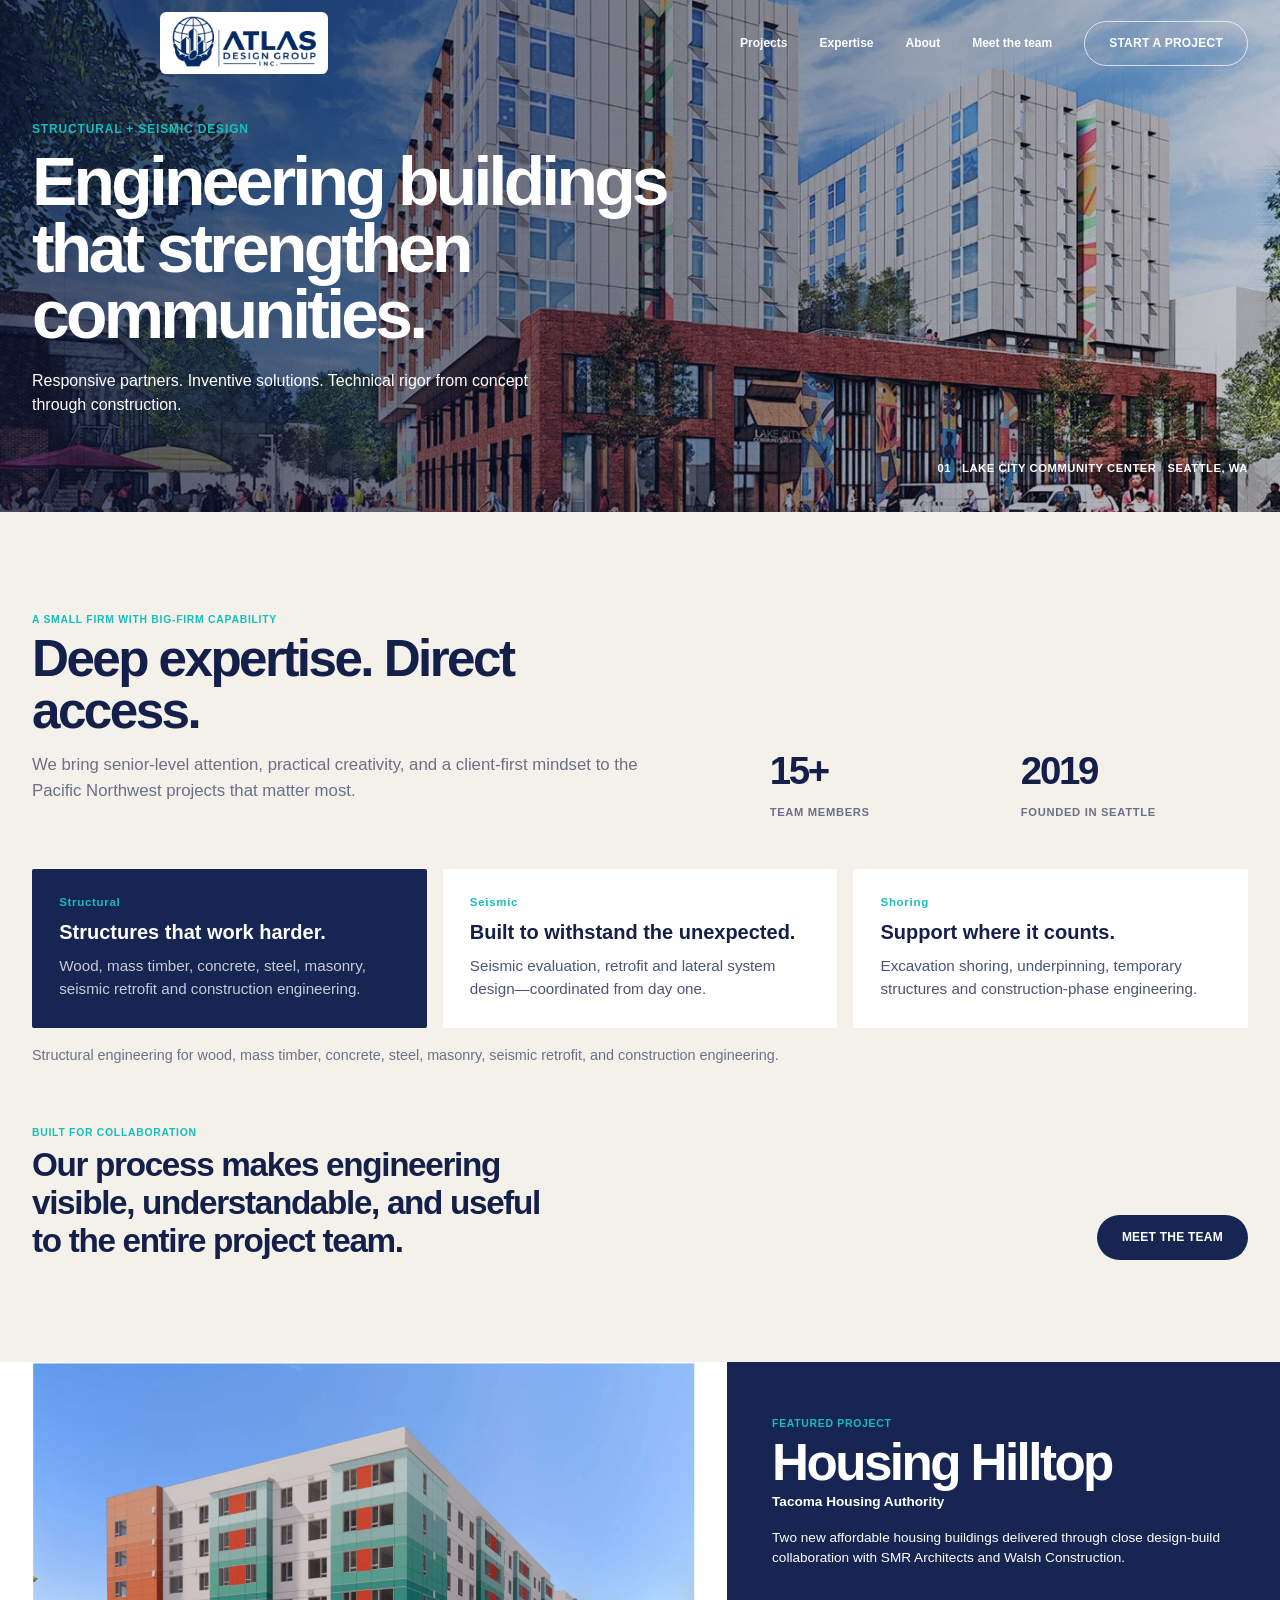
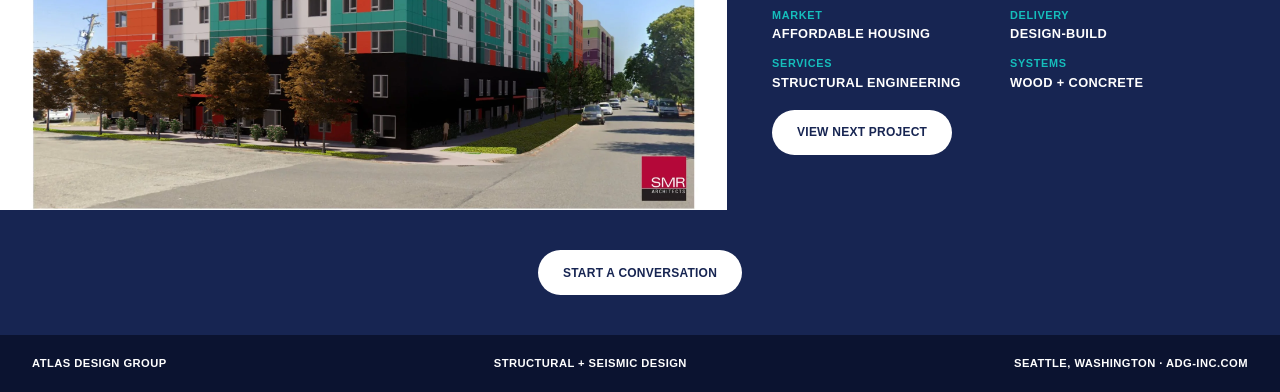
==== index.html @ 3b4095ca "Remove Disciplines stat from home page Co-authored-by: Copilot App <223556219+Copilot@users.noreply." ====
<!doctype html>
<html lang="en">
<head>
  <meta charset="utf-8">
  <meta name="viewport" content="width=device-width, initial-scale=1">
  <meta name="description" content="Atlas Design Group structural engineering and seismic design.">
  <title>Atlas Design Group | Structural + Seismic Design</title>
  <style>
    :root { --navy:#172552; --navy-dark:#0b1330; --cream:#f4f1ea; --teal:#15bebc; --ink:#14204a; --muted:#697088; --white:#fff; --line:#dfe1e7; --max:1380px; }
    * { box-sizing:border-box; }
    html { scroll-behavior:smooth; }
    body { margin:0; color:var(--ink); background:var(--cream); font-family:Arial, Helvetica, sans-serif; font-size:17px; }
    button, input, textarea { font:inherit; }
    a { color:inherit; }
    .skip-link { position:absolute; z-index:20; top:-4rem; left:1rem; padding:.75rem 1rem; color:#fff; background:var(--navy); }
    .skip-link:focus { top:1rem; }
    .site-header { position:absolute; z-index:10; top:0; left:0; width:100%; color:#fff; }
    .nav-shell { display:flex; align-items:center; justify-content:space-between; max-width:none; min-height:5.4rem; margin:0; padding:0 2rem 0 10rem; }
    .logo { display:flex; align-items:center; gap:.65rem; color:inherit; font-size:.8rem; font-weight:700; letter-spacing:.03em; text-decoration:none; text-transform:uppercase; }
    .logo img { display:block; width:10.5rem; height:3.85rem; padding:.2rem .5rem; border-radius:.4rem; background:#fff; object-fit:cover; object-position:50% 47%; }
    .nav-list { display:flex; align-items:center; gap:2rem; margin:0; padding:0; list-style:none; font-size:.75rem; font-weight:700; }
    .nav-list a { color:inherit; text-decoration:none; }
    .nav-list a:hover, .nav-list a:focus-visible { color:var(--teal); }
    .button { display:inline-flex; align-items:center; justify-content:center; min-height:2.8rem; padding:.8rem 1.5rem; border:1px solid transparent; border-radius:99px; color:var(--navy); background:#fff; font-size:.75rem; font-weight:700; letter-spacing:.02em; text-decoration:none; text-transform:uppercase; cursor:pointer; transition:transform .2s, background .2s, color .2s; }
    .button:hover, .button:focus-visible { color:#fff; background:var(--teal); outline:none; transform:translateY(-2px); }
    .button--outline { color:#fff; border-color:rgb(255 255 255 / 70%); background:transparent; }
    .button--dark { color:#fff; background:var(--navy); }
    .menu-toggle { display:none; border:0; color:#fff; background:transparent; font-size:1.5rem; cursor:pointer; }
    .hero { position:relative; display:grid; min-height:32rem; place-items:end start; color:#fff; background:linear-gradient(90deg, rgb(8 17 48 / 72%), rgb(8 17 48 / 23%)), url("adg-website-assets/hero-lake-city.png") center / cover; }
    .hero-inner { width:min(var(--max), 100%); padding:7rem 2rem 3.5rem; margin:auto; }
    .eyebrow { margin:0 0 .8rem; color:var(--teal); font-size:.75rem; font-weight:700; letter-spacing:.07em; text-transform:uppercase; }
    h1, h2, h3, p { margin-top:0; }
    h1 { max-width:43rem; margin-bottom:1.25rem; font-size:clamp(2.8rem, 5.3vw, 5.6rem); line-height:.98; letter-spacing:-.055em; }
    .hero-copy { max-width:34rem; margin-bottom:1.8rem; font-size:1rem; line-height:1.5; }
    .hero-caption { position:absolute; right:2rem; bottom:1.7rem; font-size:.7rem; font-weight:700; letter-spacing:.05em; text-transform:uppercase; }
    .section { padding:clamp(4rem, 8vw, 8rem) 2rem; }
    .section-inner { width:min(var(--max), 100%); margin:auto; }
    .section-label { margin:0 0 .5rem; color:var(--teal); font-size:.65rem; font-weight:700; letter-spacing:.07em; text-transform:uppercase; }
    .section-title { max-width:46rem; margin-bottom:1rem; font-size:clamp(2.1rem, 4vw, 4.25rem); line-height:1; letter-spacing:-.05em; }
    .section-intro { max-width:41rem; color:var(--muted); font-size:1.05rem; line-height:1.55; }
    .capability { display:grid; grid-template-columns:1.1fr .8fr; gap:5rem; align-items:end; }
    .stats { display:grid; grid-template-columns:repeat(2, 1fr); gap:1.5rem; }
    .stat-number { display:block; margin-bottom:.5rem; font-size:2.4rem; font-weight:700; letter-spacing:-.06em; }
    .stat-label { color:var(--muted); font-size:.7rem; font-weight:700; letter-spacing:.06em; text-transform:uppercase; }
    .service-cards { display:grid; grid-template-columns:repeat(3, 1fr); gap:1rem; margin-top:3rem; }
    .service-card { padding:1.7rem; border:0; border-radius:2px; color:var(--ink); background:#fff; text-align:left; cursor:pointer; transition:transform .2s, box-shadow .2s; }
    .service-card:hover, .service-card:focus-visible { box-shadow:0 12px 28px rgb(16 31 74 / 15%); outline:2px solid var(--teal); transform:translateY(-4px); }
    .service-card.is-active { color:#fff; background:var(--navy); }
    .service-card small { display:block; margin-bottom:.8rem; color:var(--teal); font-size:.72rem; font-weight:700; letter-spacing:.06em; }
    .service-card h3 { margin-bottom:.7rem; font-size:1.25rem; }
    .service-card p { margin:0; color:inherit; font-size:.95rem; line-height:1.5; opacity:.76; }
    .service-detail { min-height:1.5rem; margin:1.2rem 0 0; color:var(--muted); font-size:.9rem; }
    .collaboration { display:flex; align-items:end; justify-content:space-between; gap:2rem; padding-top:3.5rem; }
    .collaboration h3 { max-width:32rem; margin:0; font-size:clamp(1.55rem, 2.6vw, 2.5rem); letter-spacing:-.04em; }
    .featured { display:grid; grid-template-columns:1.25fr .95fr; color:#fff; background:var(--navy); }
    .featured-image { min-height:28rem; background:url("adg-website-assets/housing-hilltop.png") center / cover; }
    .featured-copy { display:flex; flex-direction:column; align-items:start; justify-content:center; padding:clamp(2rem, 3.5vw, 3.25rem); }
    .featured-copy .section-title { margin-bottom:.4rem; }
    .featured-client { margin:0 0 1.2rem; font-size:.85rem; font-weight:700; }
    .featured-description { max-width:28rem; margin-bottom:1.5rem; font-size:.85rem; line-height:1.45; }
    .facts { display:grid; width:100%; grid-template-columns:1fr 1fr; gap:1rem .8rem; margin-bottom:1.25rem; }
    .facts dt { margin-bottom:.35rem; color:var(--teal); font-size:.68rem; font-weight:700; letter-spacing:.06em; text-transform:uppercase; }
    .facts dd { margin:0; font-size:.8rem; font-weight:700; letter-spacing:.03em; text-transform:uppercase; }
    .contact { display:flex; justify-content:center; padding:2.5rem 1.5rem; background:var(--navy); }
    footer { display:flex; justify-content:space-between; gap:1rem; padding:1.4rem 2rem; color:#fff; background:var(--navy-dark); font-size:.7rem; font-weight:700; letter-spacing:.04em; text-transform:uppercase; }
    @media (max-width: 850px) {
      .nav-shell { min-height:4.5rem; padding:0 1.2rem; }
      .menu-toggle { display:block; }
      .nav-list { position:absolute; top:4.5rem; right:0; left:0; display:none; align-items:stretch; flex-direction:column; gap:0; padding:1rem 1.2rem 1.3rem; background:var(--navy); }
      .nav-list.is-open { display:flex; }
      .nav-list a { display:block; padding:.8rem 0; }
      .nav-list .button { justify-content:start; width:fit-content; margin-top:.5rem; padding:.7rem 1rem; }
      .hero { min-height:28rem; }
      .capability { grid-template-columns:1fr; gap:2rem; }
      .featured { grid-template-columns:1fr; }
      .featured-image { min-height:20rem; }
    }
    @media (max-width: 620px) {
      .section, .hero-inner { padding-right:1.2rem; padding-left:1.2rem; }
      .stats, .service-cards { grid-template-columns:1fr; }
      .service-cards { margin-top:2rem; }
      .collaboration { align-items:start; flex-direction:column; }
      .facts { grid-template-columns:1fr; }
      footer { align-items:start; flex-direction:column; }
    }
  </style>
</head>
<body>
  <a class="skip-link" href="#main">Skip to content</a>
  <header class="site-header">
    <div class="nav-shell">
      <a class="logo" href="#home" aria-label="Atlas Design Group home"><img src="adg-website-assets/AtlasLogo.png" alt="Atlas Design Group"></a>
      <button class="menu-toggle" type="button" aria-expanded="false" aria-controls="primary-navigation">Menu</button>
      <nav id="primary-navigation" class="nav-list" aria-label="Primary navigation">
        <a href="ADG_Projects.html">Projects</a><a href="ADG_About.html#expertise">Expertise</a><a href="ADG_About.html#about">About</a><a href="ADG_Team.html">Meet the team</a><a class="button button--outline" href="mailto:chris.padin@adg-inc.com">Start a project</a>
      </nav>
    </div>
  </header>

  <main id="main">
    <section id="home" class="hero" aria-labelledby="hero-title">
      <div class="hero-inner">
        <p class="eyebrow">Structural + Seismic Design</p>
        <h1 id="hero-title">Engineering buildings that strengthen communities.</h1>
        <p class="hero-copy">Responsive partners. Inventive solutions. Technical rigor from concept through construction.</p>
      </div>
      <p class="hero-caption">01 &nbsp; Lake City Community Center &nbsp; Seattle, WA</p>
    </section>

    <section class="section" aria-labelledby="capability-title">
      <div class="section-inner">
        <div class="capability">
          <div>
            <p class="section-label">A small firm with big-firm capability</p>
            <h2 id="capability-title" class="section-title">Deep expertise. Direct access.</h2>
            <p class="section-intro">We bring senior-level attention, practical creativity, and a client-first mindset to the Pacific Northwest projects that matter most.</p>
          </div>
          <div class="stats" aria-label="Company statistics">
            <div><strong class="stat-number">15+</strong><span class="stat-label">Team members</span></div>
            <div><strong class="stat-number">2019</strong><span class="stat-label">Founded in Seattle</span></div>
          </div>
        </div>
        <div class="service-cards" role="tablist" aria-label="Engineering disciplines">
          <button class="service-card is-active" type="button" role="tab" aria-selected="true" data-detail="Structural engineering for wood, mass timber, concrete, steel, masonry, seismic retrofit, and construction engineering."><small>Structural</small><h3>Structures that work harder.</h3><p>Wood, mass timber, concrete, steel, masonry, seismic retrofit and construction engineering.</p></button>
          <button class="service-card" type="button" role="tab" aria-selected="false" data-detail="Seismic design brings evaluation, retrofit, and code-compliant lateral systems into the earliest project decisions."><small>Seismic</small><h3>Built to withstand the unexpected.</h3><p>Seismic evaluation, retrofit and lateral system design—coordinated from day one.</p></button>
          <button class="service-card" type="button" role="tab" aria-selected="false" data-detail="Shoring design supports safe excavations and temporary structures, with engineered solutions coordinated with the construction team."><small>Shoring</small><h3>Support where it counts.</h3><p>Excavation shoring, underpinning, temporary structures and construction-phase engineering.</p></button>
        </div>
        <p id="service-detail" class="service-detail" aria-live="polite">Structural engineering for wood, mass timber, concrete, steel, masonry, seismic retrofit, and construction engineering.</p>
        <div class="collaboration"><div><p class="section-label">Built for collaboration</p><h3>Our process makes engineering visible, understandable, and useful to the entire project team.</h3></div><a class="button button--dark" href="ADG_Team.html">Meet the team</a></div>
      </div>
    </section>

    <section id="featured-project" class="featured" aria-labelledby="featured-title">
      <div id="featured-image" class="featured-image" role="img" aria-label="Housing Hilltop exterior"></div>
      <div class="featured-copy">
        <p class="section-label">Featured project</p><h2 id="featured-title" class="section-title">Housing Hilltop</h2><p id="featured-client" class="featured-client">Tacoma Housing Authority</p>
        <p id="featured-description" class="featured-description">Two new affordable housing buildings delivered through close design-build collaboration with SMR Architects and Walsh Construction.</p>
        <dl class="facts"><div><dt>Market</dt><dd id="fact-market">Affordable Housing</dd></div><div><dt>Delivery</dt><dd id="fact-delivery">Design-Build</dd></div><div><dt>Services</dt><dd id="fact-services">Structural Engineering</dd></div><div><dt>Systems</dt><dd id="fact-systems">Wood + Concrete</dd></div></dl>
        <button id="next-project" class="button" type="button">View next project</button>
      </div>
    </section>

    <section id="contact" class="contact" aria-label="Contact us"><a class="button" href="mailto:chris.padin@adg-inc.com">Start a conversation</a></section>
  </main>
  <footer><span>Atlas Design Group</span><span>Structural + Seismic Design</span><span>Seattle, Washington · adg-inc.com</span></footer>
  <script>
    const nav = document.querySelector(".nav-list");
    const menuToggle = document.querySelector(".menu-toggle");
    menuToggle.addEventListener("click", () => { const open = nav.classList.toggle("is-open"); menuToggle.setAttribute("aria-expanded", open); menuToggle.textContent = open ? "Close" : "Menu"; });
    nav.querySelectorAll("a").forEach(link => link.addEventListener("click", () => { nav.classList.remove("is-open"); menuToggle.setAttribute("aria-expanded", "false"); menuToggle.textContent = "Menu"; }));

    const projects = {
      hilltop: { title:"Housing Hilltop", client:"Tacoma Housing Authority", description:"Two new affordable housing buildings delivered through close design-build collaboration with SMR Architects and Walsh Construction.", market:"Affordable Housing", delivery:"Design-Build", services:"Structural Engineering", systems:"Wood + Concrete", image:"housing-hilltop.png", alt:"Housing Hilltop exterior" },
      prisma: { title:"Prisma Apartments", client:"Prisma Properties", description:"A mixed-use residential project designed to support an active neighborhood with efficient, resilient structural systems.", market:"Mixed-Use Housing", delivery:"Design-Bid-Build", services:"Structural + Seismic Design", systems:"Concrete + Steel", image:"prisma-apartments.png", alt:"Prisma Apartments exterior" },
      mercy: { title:"Mercy Aviva Crossing", client:"Mercy Housing Northwest", description:"Affordable housing in Seattle that pairs welcoming community space with durable systems and collaborative delivery.", market:"Affordable Housing", delivery:"Design-Build", services:"Structural Engineering", systems:"Wood + Concrete", image:"mercy-aviva.png", alt:"Mercy Aviva Crossing exterior" }
    };
    const projectOrder = Object.keys(projects); let activeProject = 0;
    document.querySelector("#next-project").addEventListener("click", () => {
      activeProject = (activeProject + 1) % projectOrder.length;
      const project = projects[projectOrder[activeProject]];
      document.querySelector("#featured-title").textContent = project.title;
      document.querySelector("#featured-client").textContent = project.client;
      document.querySelector("#featured-description").textContent = project.description;
      document.querySelector("#fact-market").textContent = project.market;
      document.querySelector("#fact-delivery").textContent = project.delivery;
      document.querySelector("#fact-services").textContent = project.services;
      document.querySelector("#fact-systems").textContent = project.systems;
      const image = document.querySelector("#featured-image");
      image.style.backgroundImage = `url("adg-website-assets/${project.image}")`;
      image.setAttribute("aria-label", project.alt);
    });

    document.querySelectorAll(".service-card").forEach(card => card.addEventListener("click", () => {
      document.querySelectorAll(".service-card").forEach(item => { item.classList.remove("is-active"); item.setAttribute("aria-selected", "false"); });
      card.classList.add("is-active"); card.setAttribute("aria-selected", "true");
      document.querySelector("#service-detail").textContent = card.dataset.detail;
    }));

  </script>
</body>
</html>
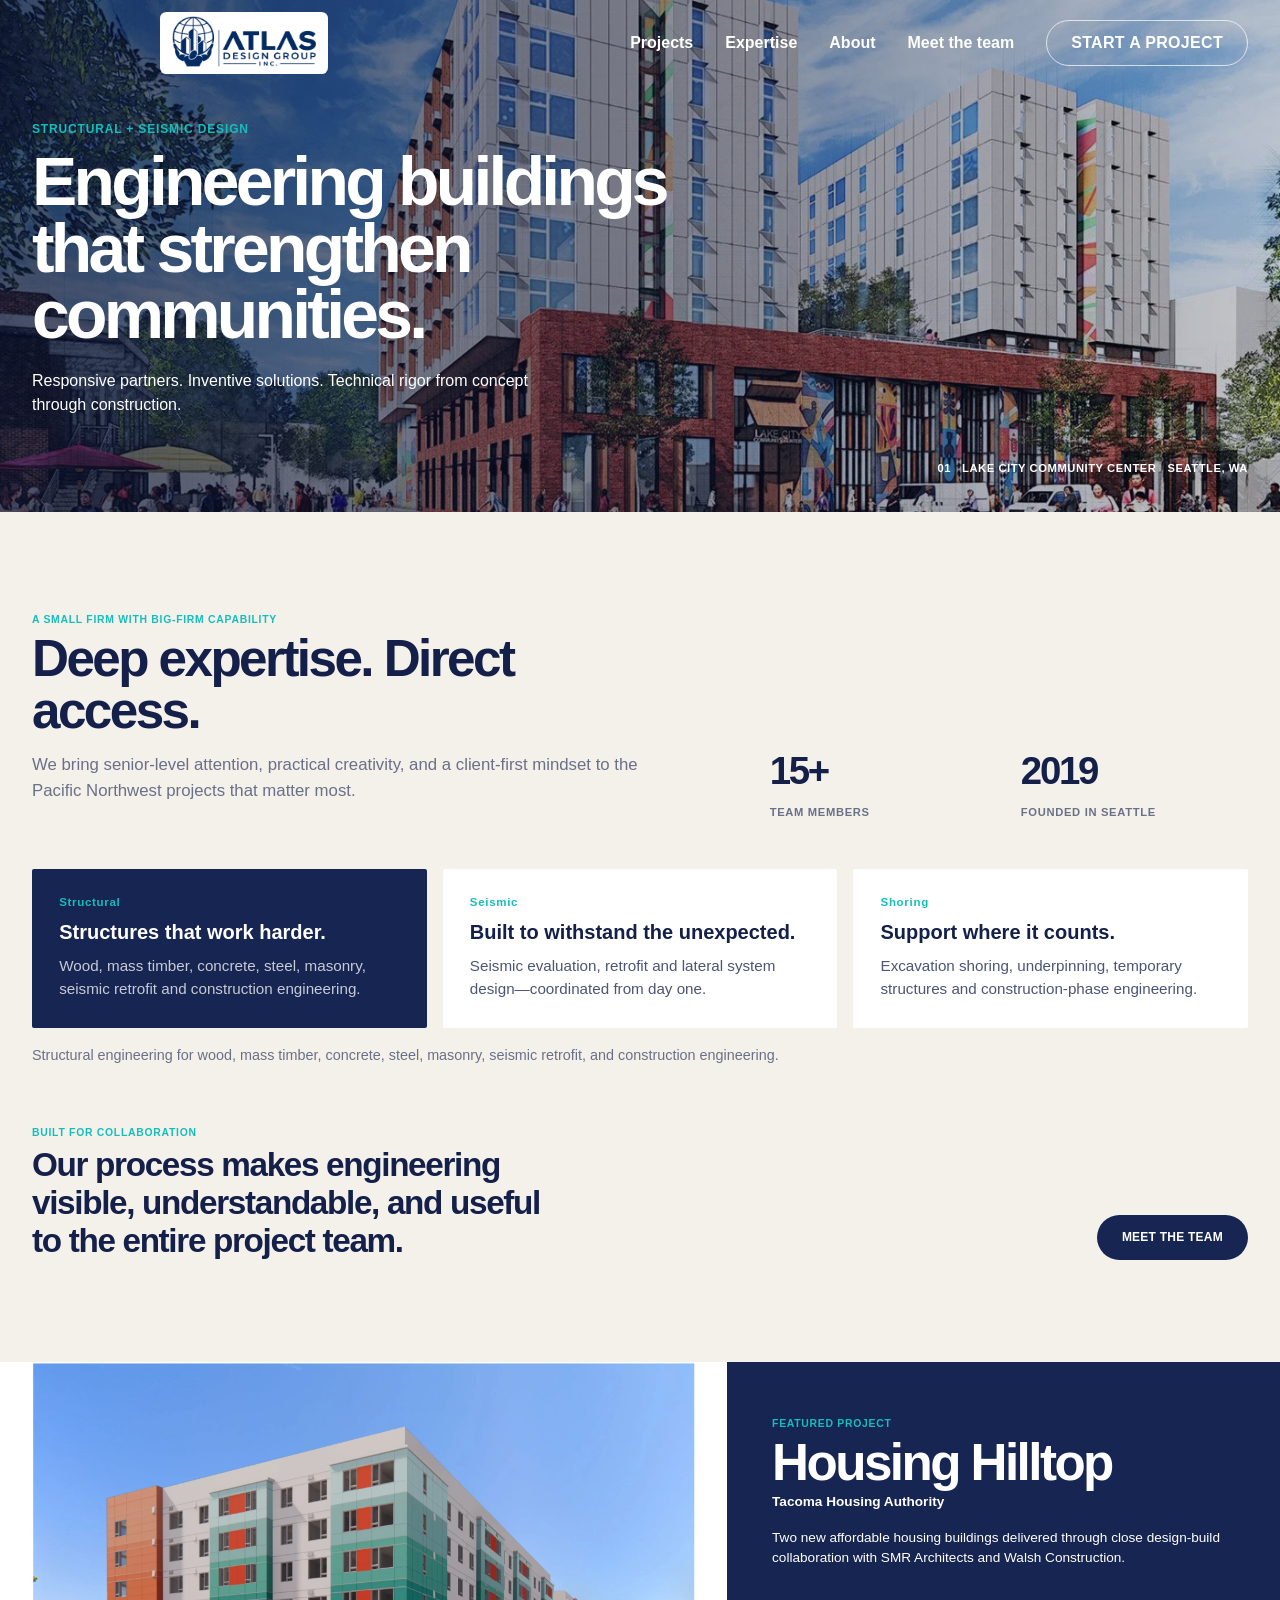
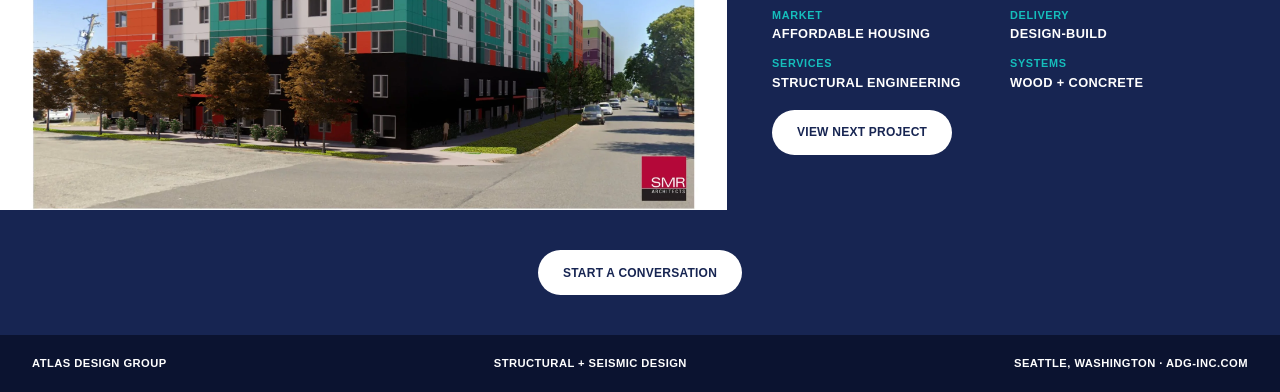
==== commit 2812715c: "Enlarge nav text, split About and Expertise pages, expand About Co-authored-by: Copilot App <2235562" ====
--- a/index.html
+++ b/index.html
@@ -18,8 +18,9 @@
     .nav-shell { display:flex; align-items:center; justify-content:space-between; max-width:none; min-height:5.4rem; margin:0; padding:0 2rem 0 10rem; }
     .logo { display:flex; align-items:center; gap:.65rem; color:inherit; font-size:.8rem; font-weight:700; letter-spacing:.03em; text-decoration:none; text-transform:uppercase; }
     .logo img { display:block; width:10.5rem; height:3.85rem; padding:.2rem .5rem; border-radius:.4rem; background:#fff; object-fit:cover; object-position:50% 47%; }
-    .nav-list { display:flex; align-items:center; gap:2rem; margin:0; padding:0; list-style:none; font-size:.75rem; font-weight:700; }
+    .nav-list { display:flex; align-items:center; gap:2rem; margin:0; padding:0; list-style:none; font-size:1rem; font-weight:700; }
     .nav-list a { color:inherit; text-decoration:none; }
+    .nav-list .button { font-size:inherit; }
     .nav-list a:hover, .nav-list a:focus-visible { color:var(--teal); }
     .button { display:inline-flex; align-items:center; justify-content:center; min-height:2.8rem; padding:.8rem 1.5rem; border:1px solid transparent; border-radius:99px; color:var(--navy); background:#fff; font-size:.75rem; font-weight:700; letter-spacing:.02em; text-decoration:none; text-transform:uppercase; cursor:pointer; transition:transform .2s, background .2s, color .2s; }
     .button:hover, .button:focus-visible { color:#fff; background:var(--teal); outline:none; transform:translateY(-2px); }
@@ -92,7 +93,7 @@
       <a class="logo" href="#home" aria-label="Atlas Design Group home"><img src="adg-website-assets/AtlasLogo.png" alt="Atlas Design Group"></a>
       <button class="menu-toggle" type="button" aria-expanded="false" aria-controls="primary-navigation">Menu</button>
       <nav id="primary-navigation" class="nav-list" aria-label="Primary navigation">
-        <a href="ADG_Projects.html">Projects</a><a href="ADG_About.html#expertise">Expertise</a><a href="ADG_About.html#about">About</a><a href="ADG_Team.html">Meet the team</a><a class="button button--outline" href="mailto:chris.padin@adg-inc.com">Start a project</a>
+        <a href="ADG_Projects.html">Projects</a><a href="ADG_Expertise.html">Expertise</a><a href="ADG_About.html">About</a><a href="ADG_Team.html">Meet the team</a><a class="button button--outline" href="mailto:chris.padin@adg-inc.com">Start a project</a>
       </nav>
     </div>
   </header>
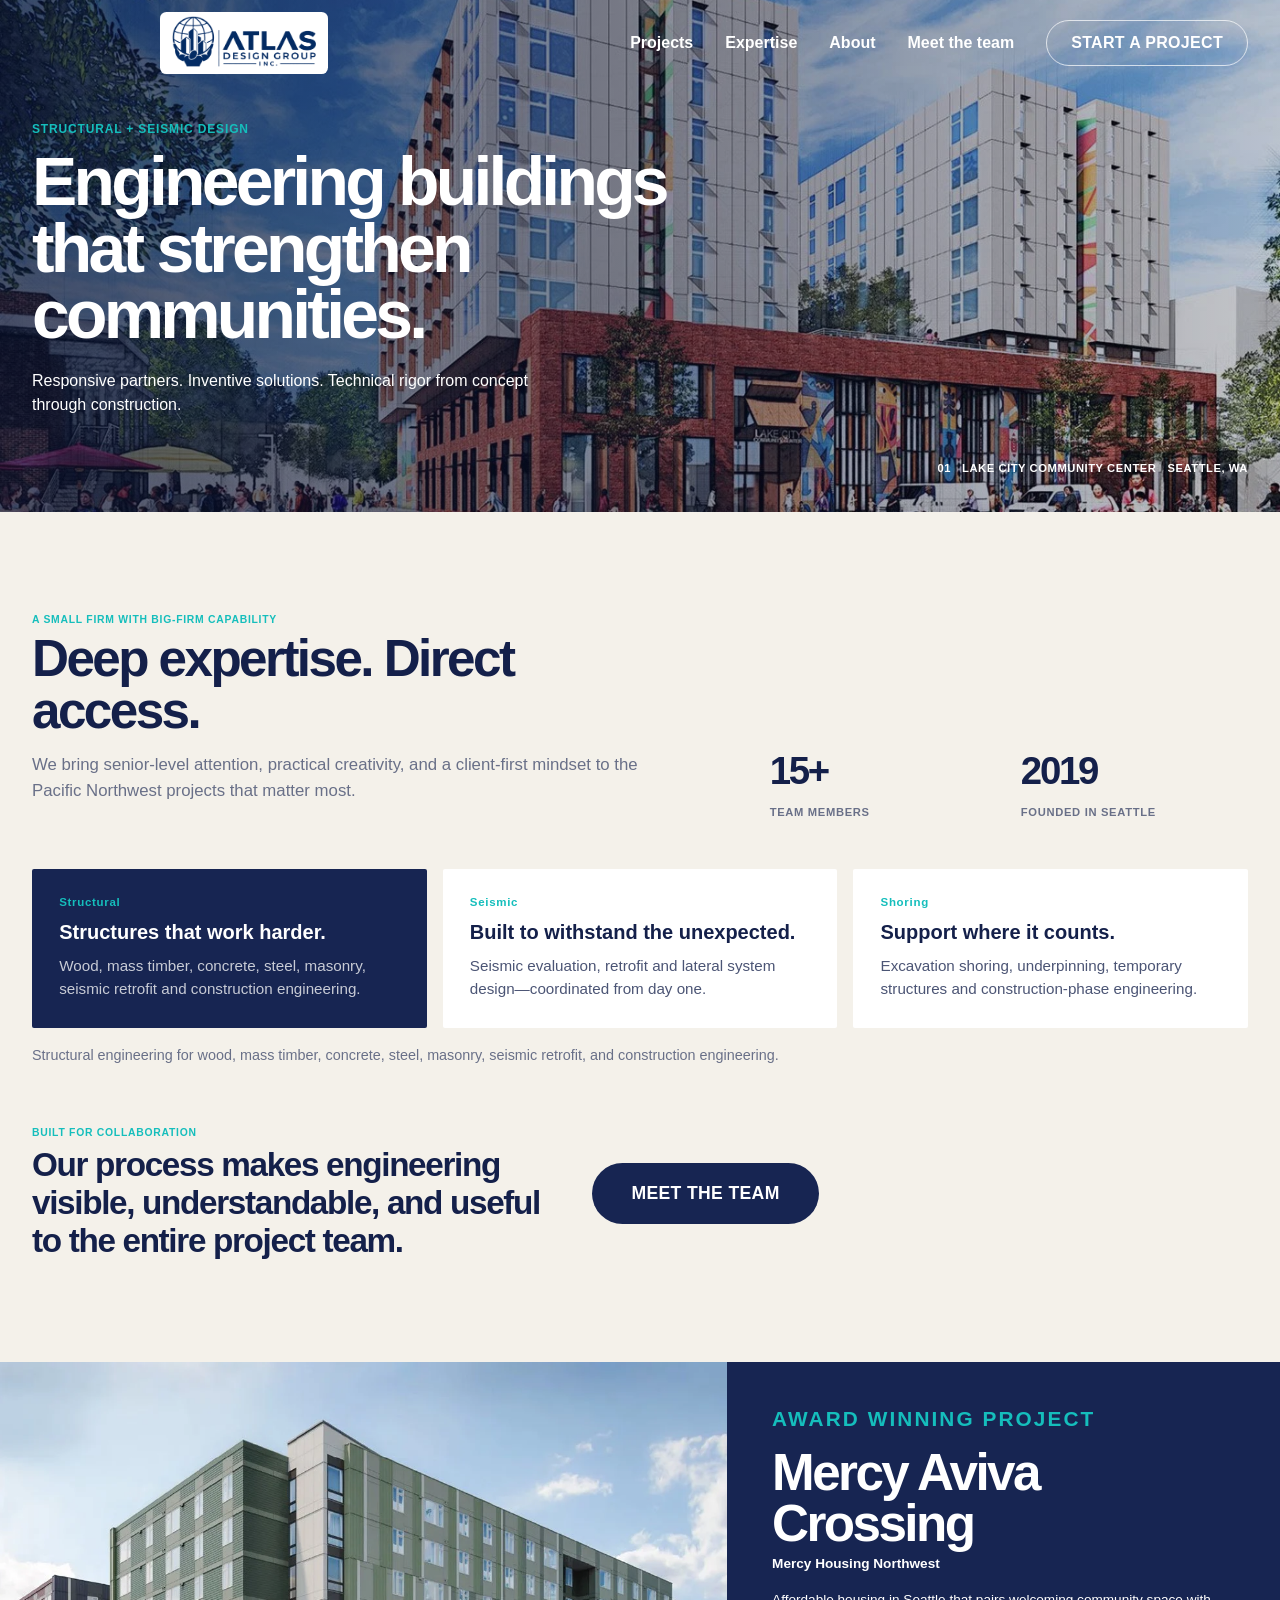
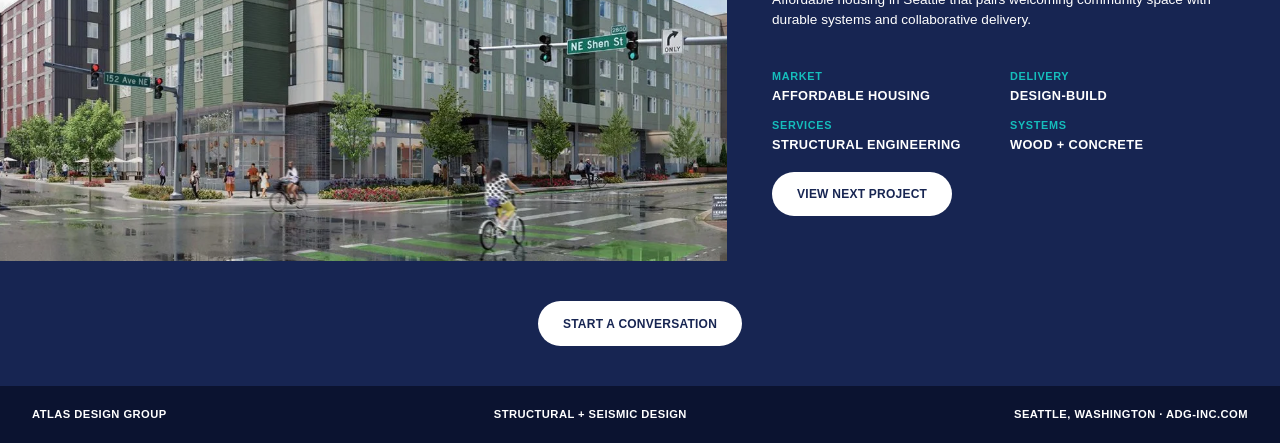
==== commit 0fb442c7: "Feature Mercy Aviva Crossing, enlarge Meet the team button and award label Co-authored-by: Copilot A" ====
--- a/index.html
+++ b/index.html
@@ -37,6 +37,7 @@
     .section { padding:clamp(4rem, 8vw, 8rem) 2rem; }
     .section-inner { width:min(var(--max), 100%); margin:auto; }
     .section-label { margin:0 0 .5rem; color:var(--teal); font-size:.65rem; font-weight:700; letter-spacing:.07em; text-transform:uppercase; }
+    .section-label--award { margin-bottom:1rem; font-size:1.3rem; letter-spacing:.1em; }
     .section-title { max-width:46rem; margin-bottom:1rem; font-size:clamp(2.1rem, 4vw, 4.25rem); line-height:1; letter-spacing:-.05em; }
     .section-intro { max-width:41rem; color:var(--muted); font-size:1.05rem; line-height:1.55; }
     .capability { display:grid; grid-template-columns:1.1fr .8fr; gap:5rem; align-items:end; }
@@ -51,10 +52,11 @@
     .service-card h3 { margin-bottom:.7rem; font-size:1.25rem; }
     .service-card p { margin:0; color:inherit; font-size:.95rem; line-height:1.5; opacity:.76; }
     .service-detail { min-height:1.5rem; margin:1.2rem 0 0; color:var(--muted); font-size:.9rem; }
-    .collaboration { display:flex; align-items:end; justify-content:space-between; gap:2rem; padding-top:3.5rem; }
+    .collaboration { display:flex; align-items:center; justify-content:flex-start; gap:3rem; padding-top:3.5rem; }
+    .collaboration .button { min-height:3.8rem; padding:1.1rem 2.4rem; font-size:1.1rem; }
     .collaboration h3 { max-width:32rem; margin:0; font-size:clamp(1.55rem, 2.6vw, 2.5rem); letter-spacing:-.04em; }
     .featured { display:grid; grid-template-columns:1.25fr .95fr; color:#fff; background:var(--navy); }
-    .featured-image { min-height:28rem; background:url("adg-website-assets/housing-hilltop.png") center / cover; }
+    .featured-image { min-height:28rem; background:url("adg-website-assets/mercy-aviva.png") center / cover; }
     .featured-copy { display:flex; flex-direction:column; align-items:start; justify-content:center; padding:clamp(2rem, 3.5vw, 3.25rem); }
     .featured-copy .section-title { margin-bottom:.4rem; }
     .featured-client { margin:0 0 1.2rem; font-size:.85rem; font-weight:700; }
@@ -132,10 +134,10 @@
     </section>
 
     <section id="featured-project" class="featured" aria-labelledby="featured-title">
-      <div id="featured-image" class="featured-image" role="img" aria-label="Housing Hilltop exterior"></div>
+      <div id="featured-image" class="featured-image" role="img" aria-label="Mercy Aviva Crossing exterior"></div>
       <div class="featured-copy">
-        <p class="section-label">Featured project</p><h2 id="featured-title" class="section-title">Housing Hilltop</h2><p id="featured-client" class="featured-client">Tacoma Housing Authority</p>
-        <p id="featured-description" class="featured-description">Two new affordable housing buildings delivered through close design-build collaboration with SMR Architects and Walsh Construction.</p>
+        <p class="section-label section-label--award">Award winning project</p><h2 id="featured-title" class="section-title">Mercy Aviva Crossing</h2><p id="featured-client" class="featured-client">Mercy Housing Northwest</p>
+        <p id="featured-description" class="featured-description">Affordable housing in Seattle that pairs welcoming community space with durable systems and collaborative delivery.</p>
         <dl class="facts"><div><dt>Market</dt><dd id="fact-market">Affordable Housing</dd></div><div><dt>Delivery</dt><dd id="fact-delivery">Design-Build</dd></div><div><dt>Services</dt><dd id="fact-services">Structural Engineering</dd></div><div><dt>Systems</dt><dd id="fact-systems">Wood + Concrete</dd></div></dl>
         <button id="next-project" class="button" type="button">View next project</button>
       </div>
@@ -151,9 +153,9 @@
     nav.querySelectorAll("a").forEach(link => link.addEventListener("click", () => { nav.classList.remove("is-open"); menuToggle.setAttribute("aria-expanded", "false"); menuToggle.textContent = "Menu"; }));
 
     const projects = {
+      mercy: { title:"Mercy Aviva Crossing", client:"Mercy Housing Northwest", description:"Affordable housing in Seattle that pairs welcoming community space with durable systems and collaborative delivery.", market:"Affordable Housing", delivery:"Design-Build", services:"Structural Engineering", systems:"Wood + Concrete", image:"mercy-aviva.png", alt:"Mercy Aviva Crossing exterior" },
       hilltop: { title:"Housing Hilltop", client:"Tacoma Housing Authority", description:"Two new affordable housing buildings delivered through close design-build collaboration with SMR Architects and Walsh Construction.", market:"Affordable Housing", delivery:"Design-Build", services:"Structural Engineering", systems:"Wood + Concrete", image:"housing-hilltop.png", alt:"Housing Hilltop exterior" },
-      prisma: { title:"Prisma Apartments", client:"Prisma Properties", description:"A mixed-use residential project designed to support an active neighborhood with efficient, resilient structural systems.", market:"Mixed-Use Housing", delivery:"Design-Bid-Build", services:"Structural + Seismic Design", systems:"Concrete + Steel", image:"prisma-apartments.png", alt:"Prisma Apartments exterior" },
-      mercy: { title:"Mercy Aviva Crossing", client:"Mercy Housing Northwest", description:"Affordable housing in Seattle that pairs welcoming community space with durable systems and collaborative delivery.", market:"Affordable Housing", delivery:"Design-Build", services:"Structural Engineering", systems:"Wood + Concrete", image:"mercy-aviva.png", alt:"Mercy Aviva Crossing exterior" }
+      prisma: { title:"Prisma Apartments", client:"Prisma Properties", description:"A mixed-use residential project designed to support an active neighborhood with efficient, resilient structural systems.", market:"Mixed-Use Housing", delivery:"Design-Bid-Build", services:"Structural + Seismic Design", systems:"Concrete + Steel", image:"prisma-apartments.png", alt:"Prisma Apartments exterior" }
     };
     const projectOrder = Object.keys(projects); let activeProject = 0;
     document.querySelector("#next-project").addEventListener("click", () => {
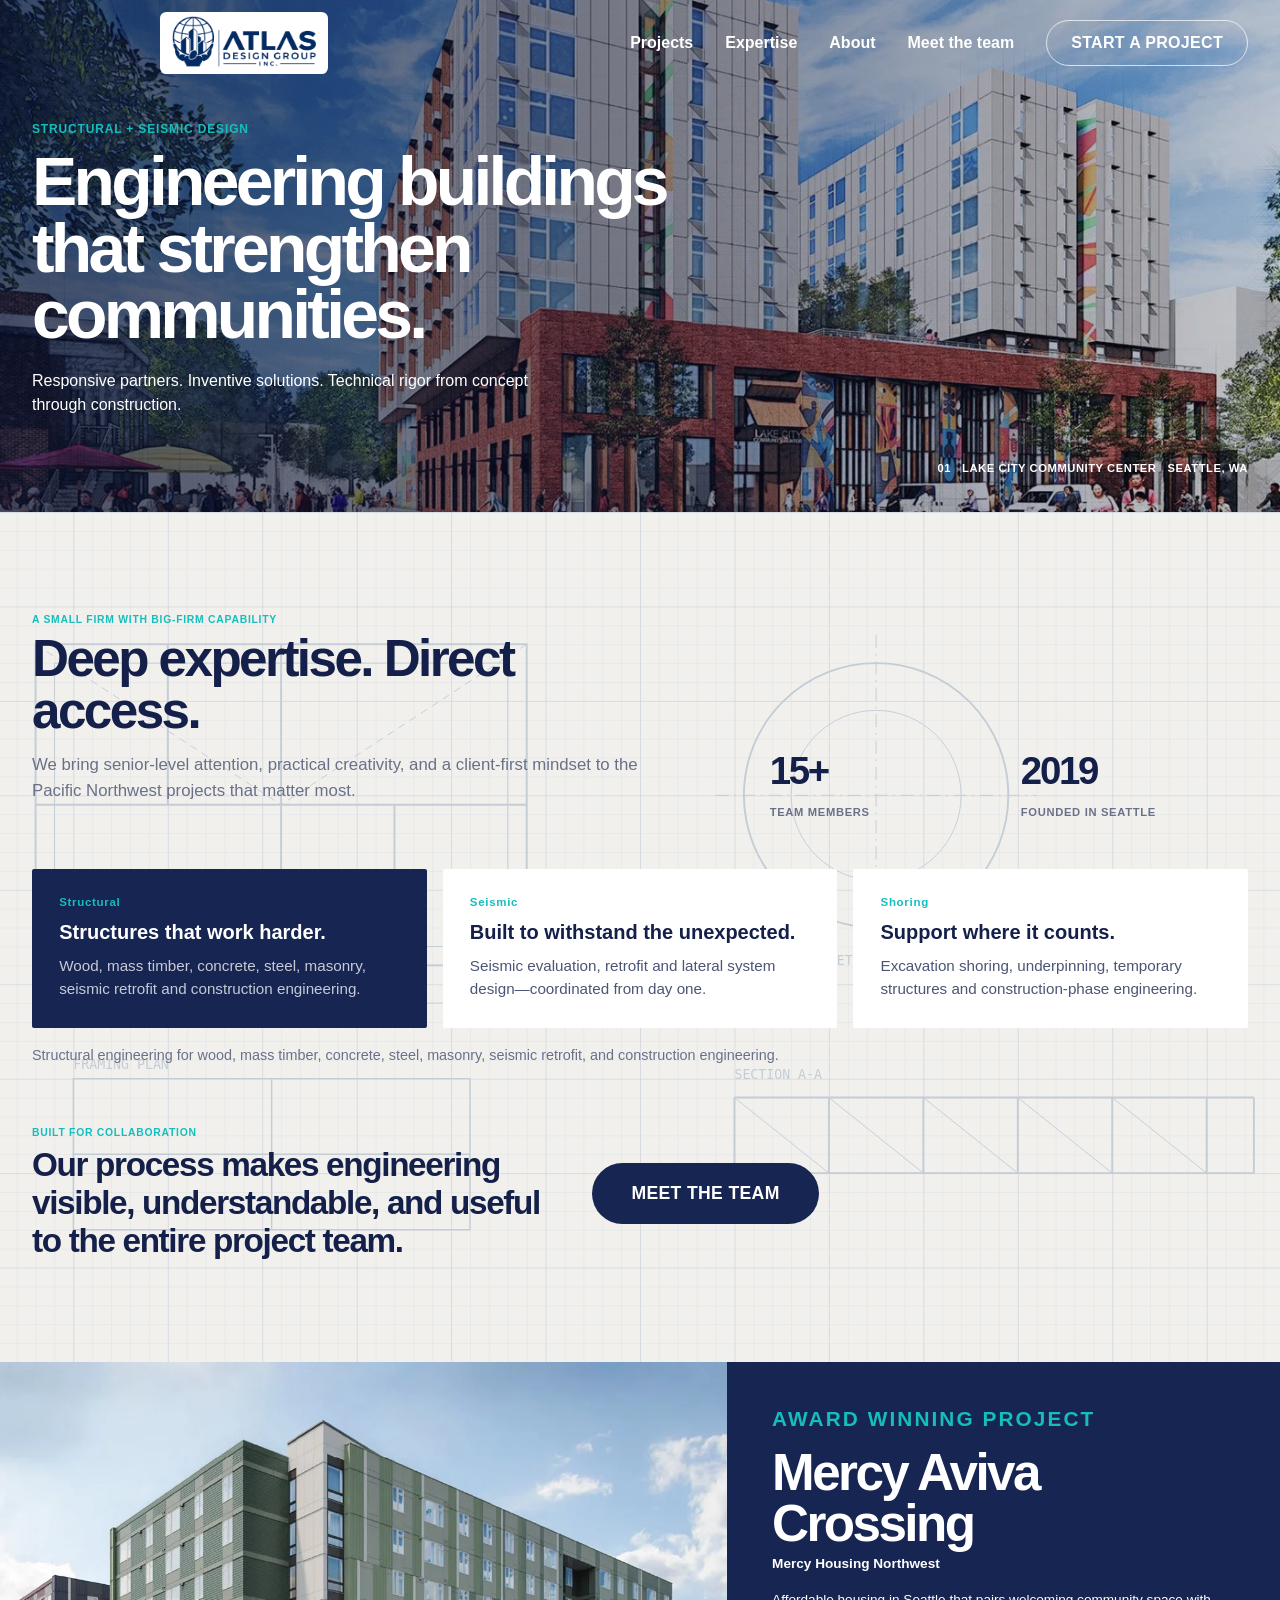
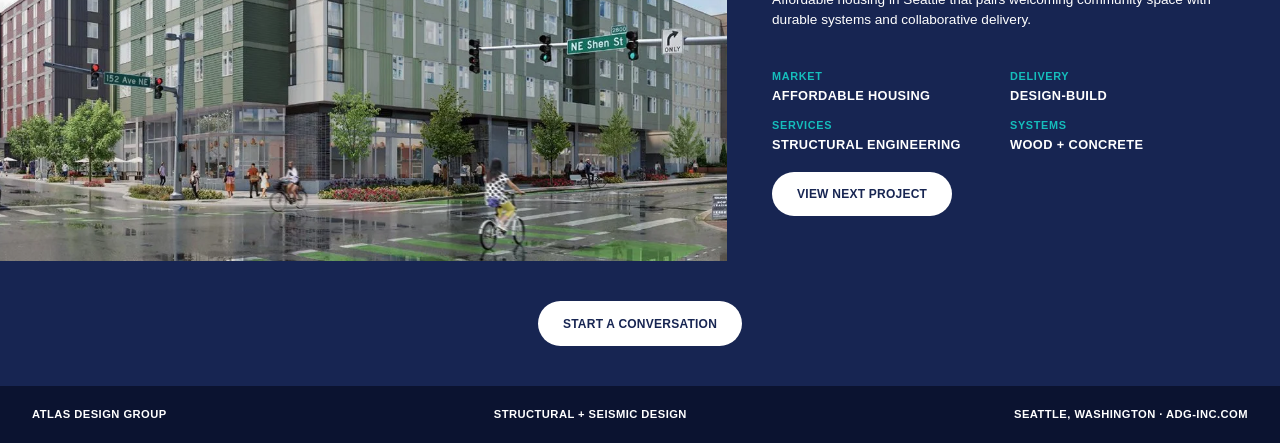
==== commit 8773b53f: "Add blueprint background to home and team sections Co-authored-by: Copilot App <223556219+Copilot@us" ====
--- a/index.html
+++ b/index.html
@@ -34,7 +34,7 @@
     h1 { max-width:43rem; margin-bottom:1.25rem; font-size:clamp(2.8rem, 5.3vw, 5.6rem); line-height:.98; letter-spacing:-.055em; }
     .hero-copy { max-width:34rem; margin-bottom:1.8rem; font-size:1rem; line-height:1.5; }
     .hero-caption { position:absolute; right:2rem; bottom:1.7rem; font-size:.7rem; font-weight:700; letter-spacing:.05em; text-transform:uppercase; }
-    .section { padding:clamp(4rem, 8vw, 8rem) 2rem; }
+    .section { padding:clamp(4rem, 8vw, 8rem) 2rem; background:linear-gradient(rgba(244,241,234,.78), rgba(244,241,234,.78)), url("adg-website-assets/blueprint-bg.svg") center/cover no-repeat; }
     .section-inner { width:min(var(--max), 100%); margin:auto; }
     .section-label { margin:0 0 .5rem; color:var(--teal); font-size:.65rem; font-weight:700; letter-spacing:.07em; text-transform:uppercase; }
     .section-label--award { margin-bottom:1rem; font-size:1.3rem; letter-spacing:.1em; }
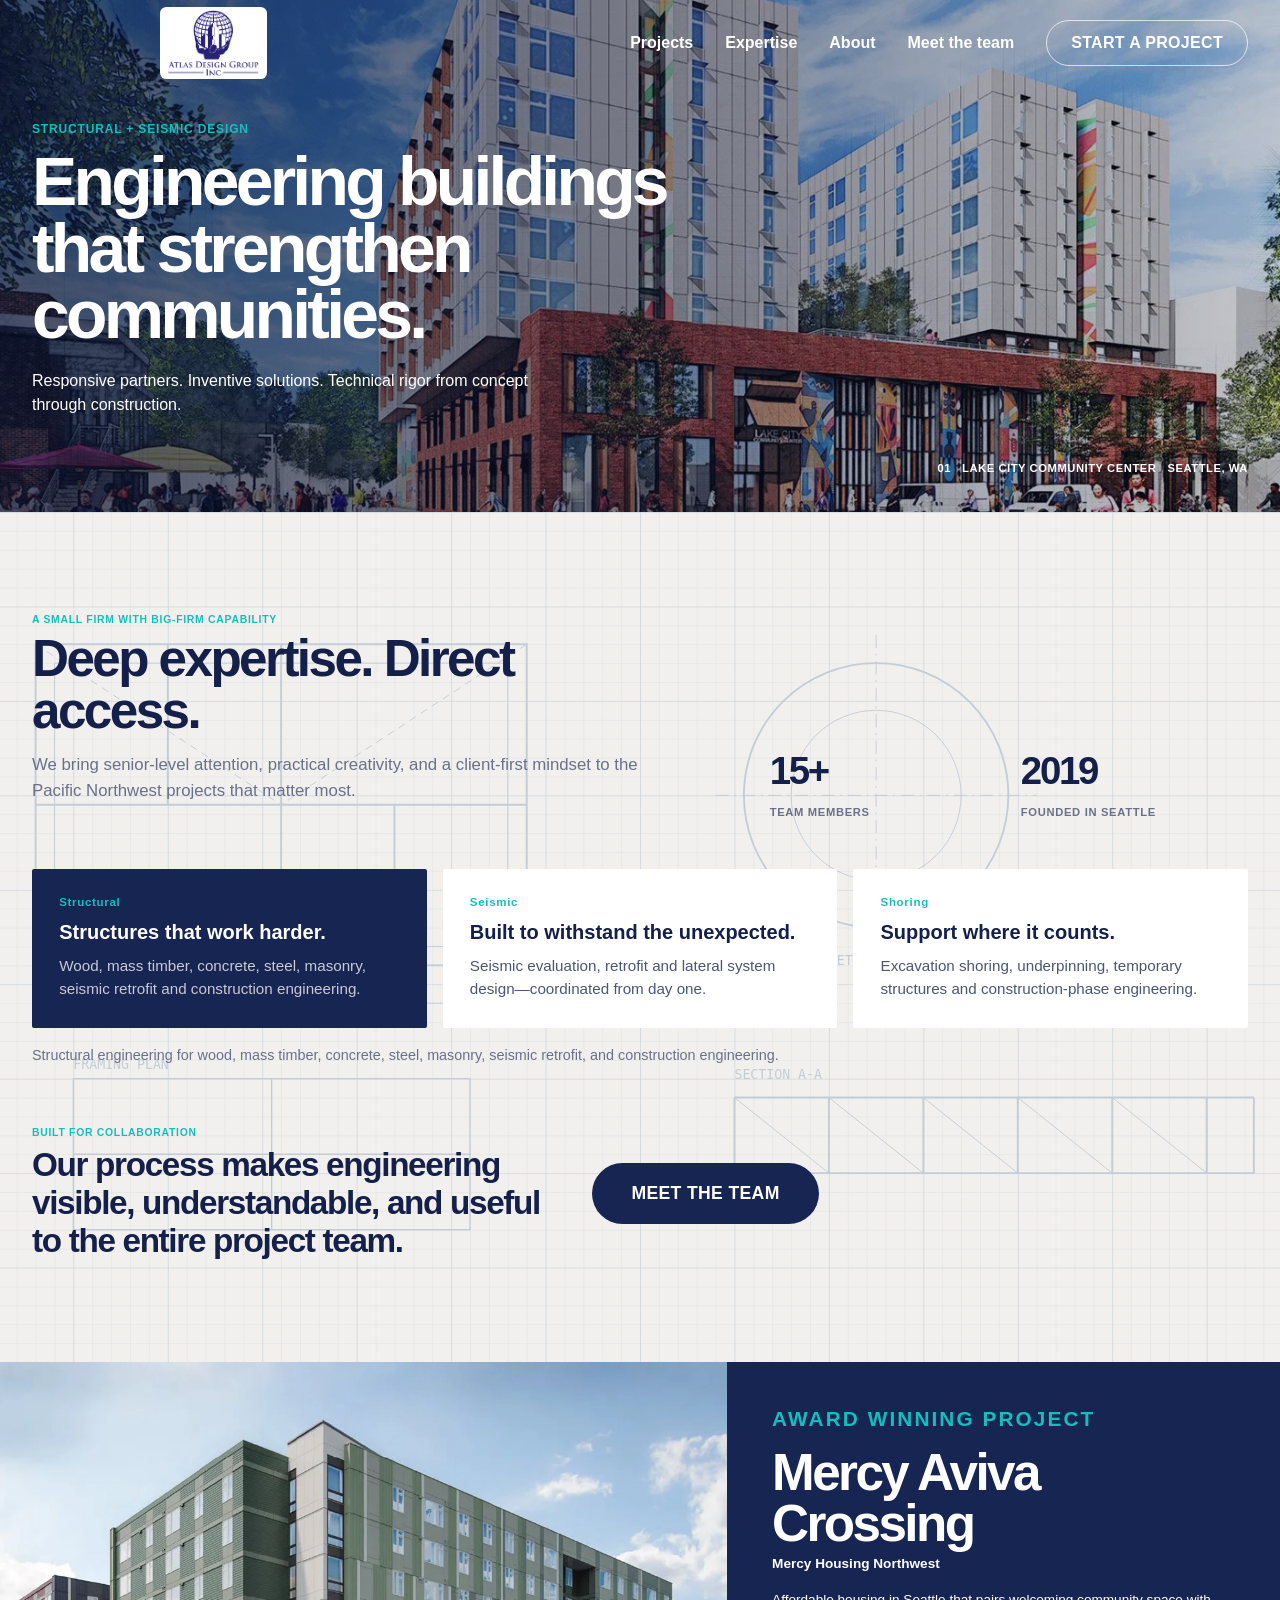
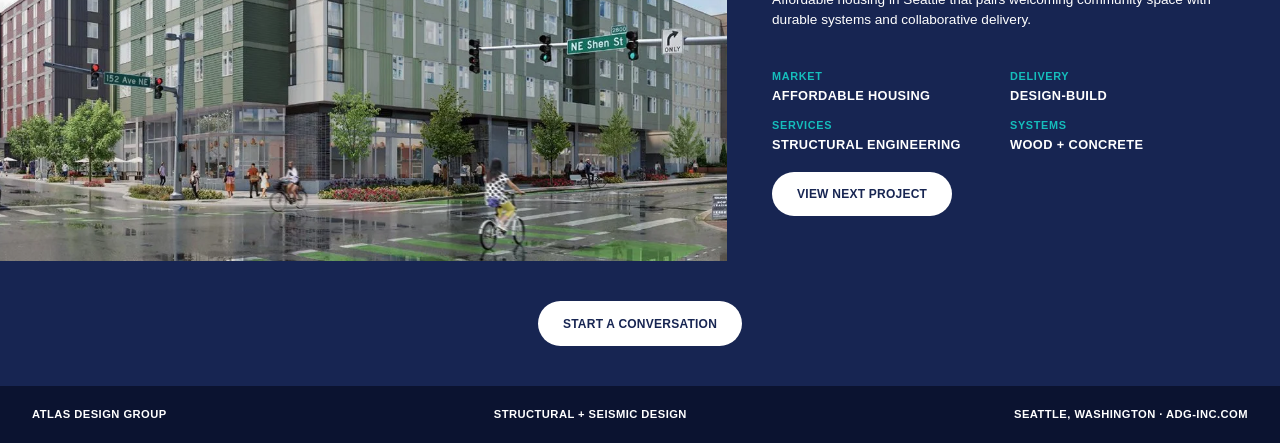
==== commit 2704c6ea: "Changed logo image" ====
--- a/index.html
+++ b/index.html
@@ -17,7 +17,7 @@
     .site-header { position:absolute; z-index:10; top:0; left:0; width:100%; color:#fff; }
     .nav-shell { display:flex; align-items:center; justify-content:space-between; max-width:none; min-height:5.4rem; margin:0; padding:0 2rem 0 10rem; }
     .logo { display:flex; align-items:center; gap:.65rem; color:inherit; font-size:.8rem; font-weight:700; letter-spacing:.03em; text-decoration:none; text-transform:uppercase; }
-    .logo img { display:block; width:10.5rem; height:3.85rem; padding:.2rem .5rem; border-radius:.4rem; background:#fff; object-fit:cover; object-position:50% 47%; }
+    .logo img { display:block; width:auto; height:4.5rem; padding:.2rem .5rem; border-radius:.4rem; background:#fff; object-fit:contain; }
     .nav-list { display:flex; align-items:center; gap:2rem; margin:0; padding:0; list-style:none; font-size:1rem; font-weight:700; }
     .nav-list a { color:inherit; text-decoration:none; }
     .nav-list .button { font-size:inherit; }
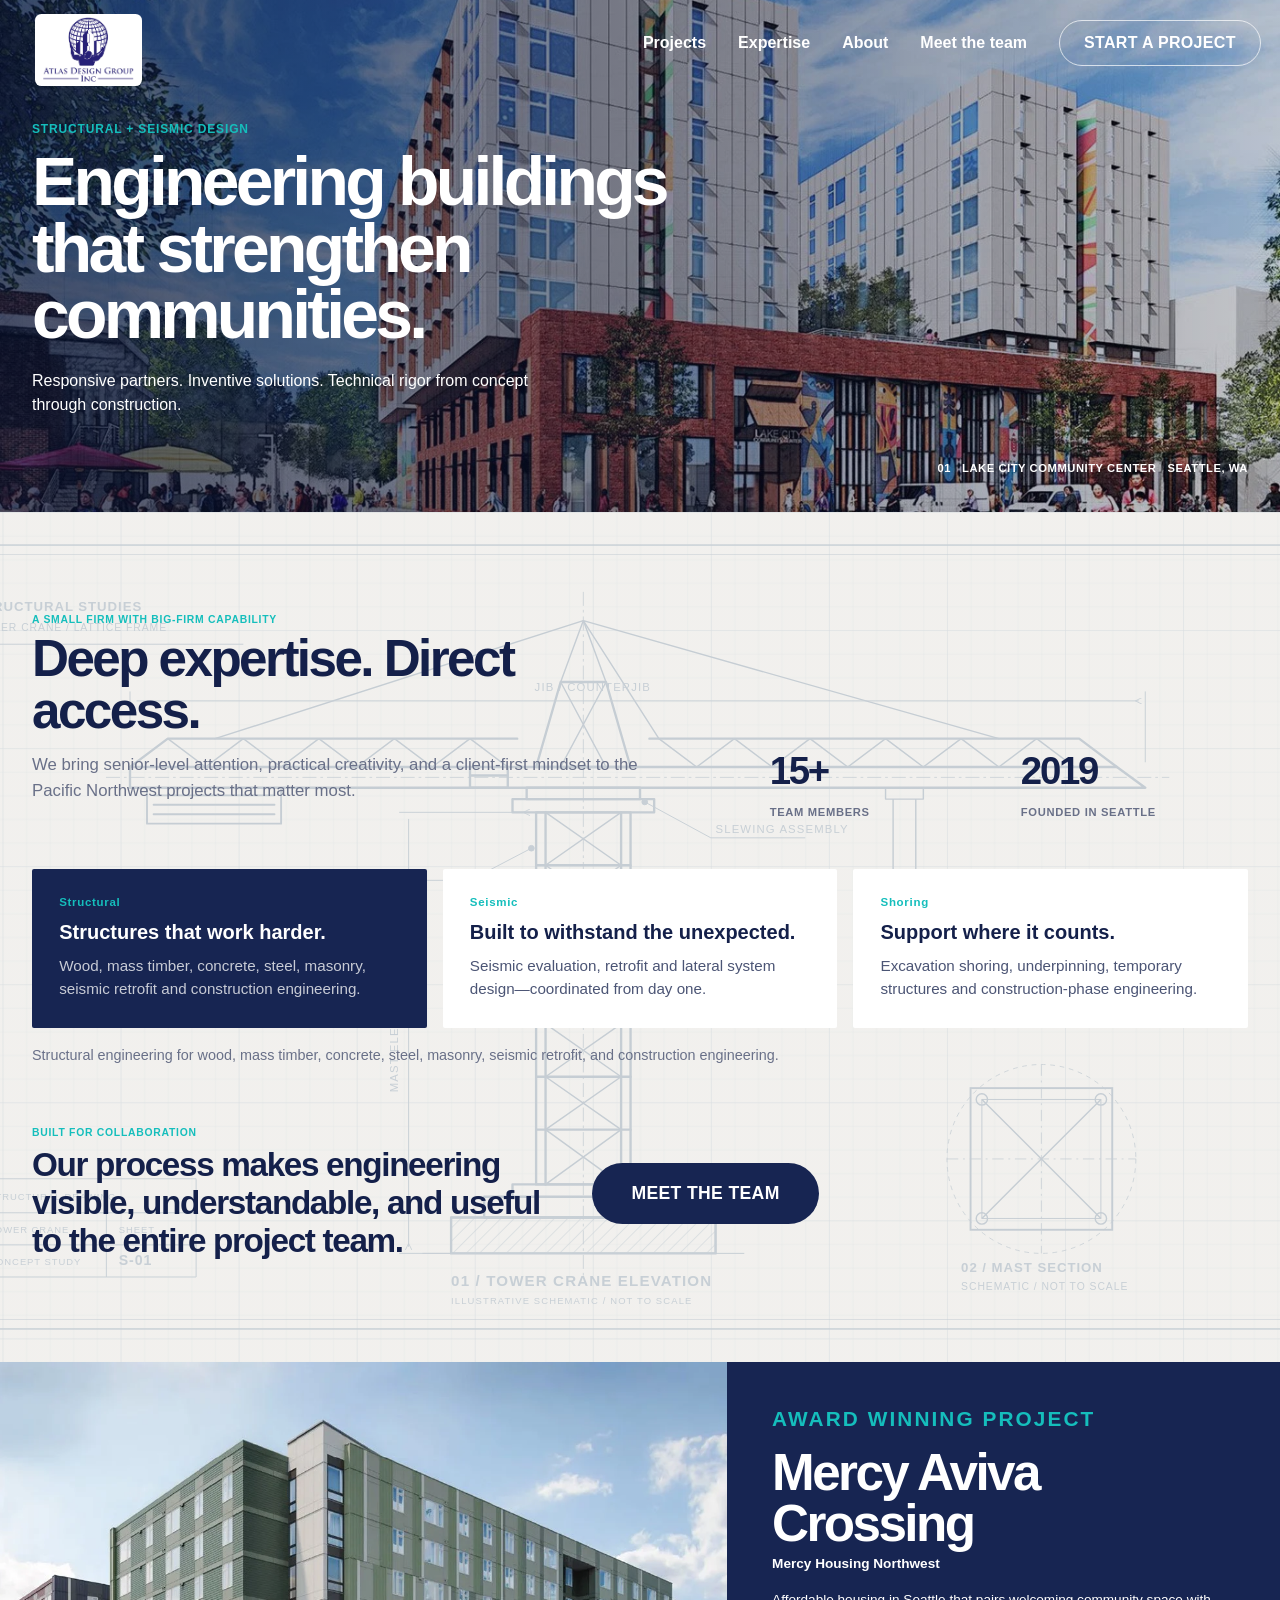
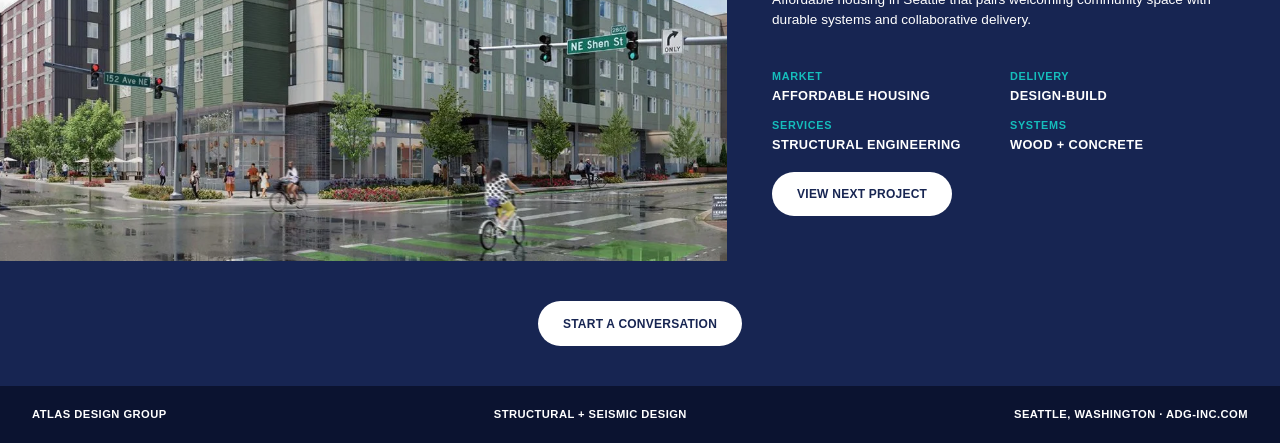
==== commit 942cfc58: "background image and logo placement updated" ====
--- a/index.html
+++ b/index.html
@@ -15,8 +15,8 @@
     .skip-link { position:absolute; z-index:20; top:-4rem; left:1rem; padding:.75rem 1rem; color:#fff; background:var(--navy); }
     .skip-link:focus { top:1rem; }
     .site-header { position:absolute; z-index:10; top:0; left:0; width:100%; color:#fff; }
-    .nav-shell { display:flex; align-items:center; justify-content:space-between; max-width:none; min-height:5.4rem; margin:0; padding:0 2rem 0 10rem; }
-    .logo { display:flex; align-items:center; gap:.65rem; color:inherit; font-size:.8rem; font-weight:700; letter-spacing:.03em; text-decoration:none; text-transform:uppercase; }
+    .nav-shell { display:flex; align-items:center; justify-content:space-between; max-width:none; min-height:5.4rem; margin:0; padding:0 1.2rem; }
+    .logo { display:flex; align-items:center; gap:.65rem; margin:.8rem 0 0 1rem; color:inherit; font-size:.8rem; font-weight:700; letter-spacing:.03em; text-decoration:none; text-transform:uppercase; }
     .logo img { display:block; width:auto; height:4.5rem; padding:.2rem .5rem; border-radius:.4rem; background:#fff; object-fit:contain; }
     .nav-list { display:flex; align-items:center; gap:2rem; margin:0; padding:0; list-style:none; font-size:1rem; font-weight:700; }
     .nav-list a { color:inherit; text-decoration:none; }
@@ -67,9 +67,8 @@
     .contact { display:flex; justify-content:center; padding:2.5rem 1.5rem; background:var(--navy); }
     footer { display:flex; justify-content:space-between; gap:1rem; padding:1.4rem 2rem; color:#fff; background:var(--navy-dark); font-size:.7rem; font-weight:700; letter-spacing:.04em; text-transform:uppercase; }
     @media (max-width: 850px) {
-      .nav-shell { min-height:4.5rem; padding:0 1.2rem; }
       .menu-toggle { display:block; }
-      .nav-list { position:absolute; top:4.5rem; right:0; left:0; display:none; align-items:stretch; flex-direction:column; gap:0; padding:1rem 1.2rem 1.3rem; background:var(--navy); }
+      .nav-list { position:absolute; top:100%; right:0; left:0; display:none; align-items:stretch; flex-direction:column; gap:0; padding:1rem 1.2rem 1.3rem; background:var(--navy); }
       .nav-list.is-open { display:flex; }
       .nav-list a { display:block; padding:.8rem 0; }
       .nav-list .button { justify-content:start; width:fit-content; margin-top:.5rem; padding:.7rem 1rem; }
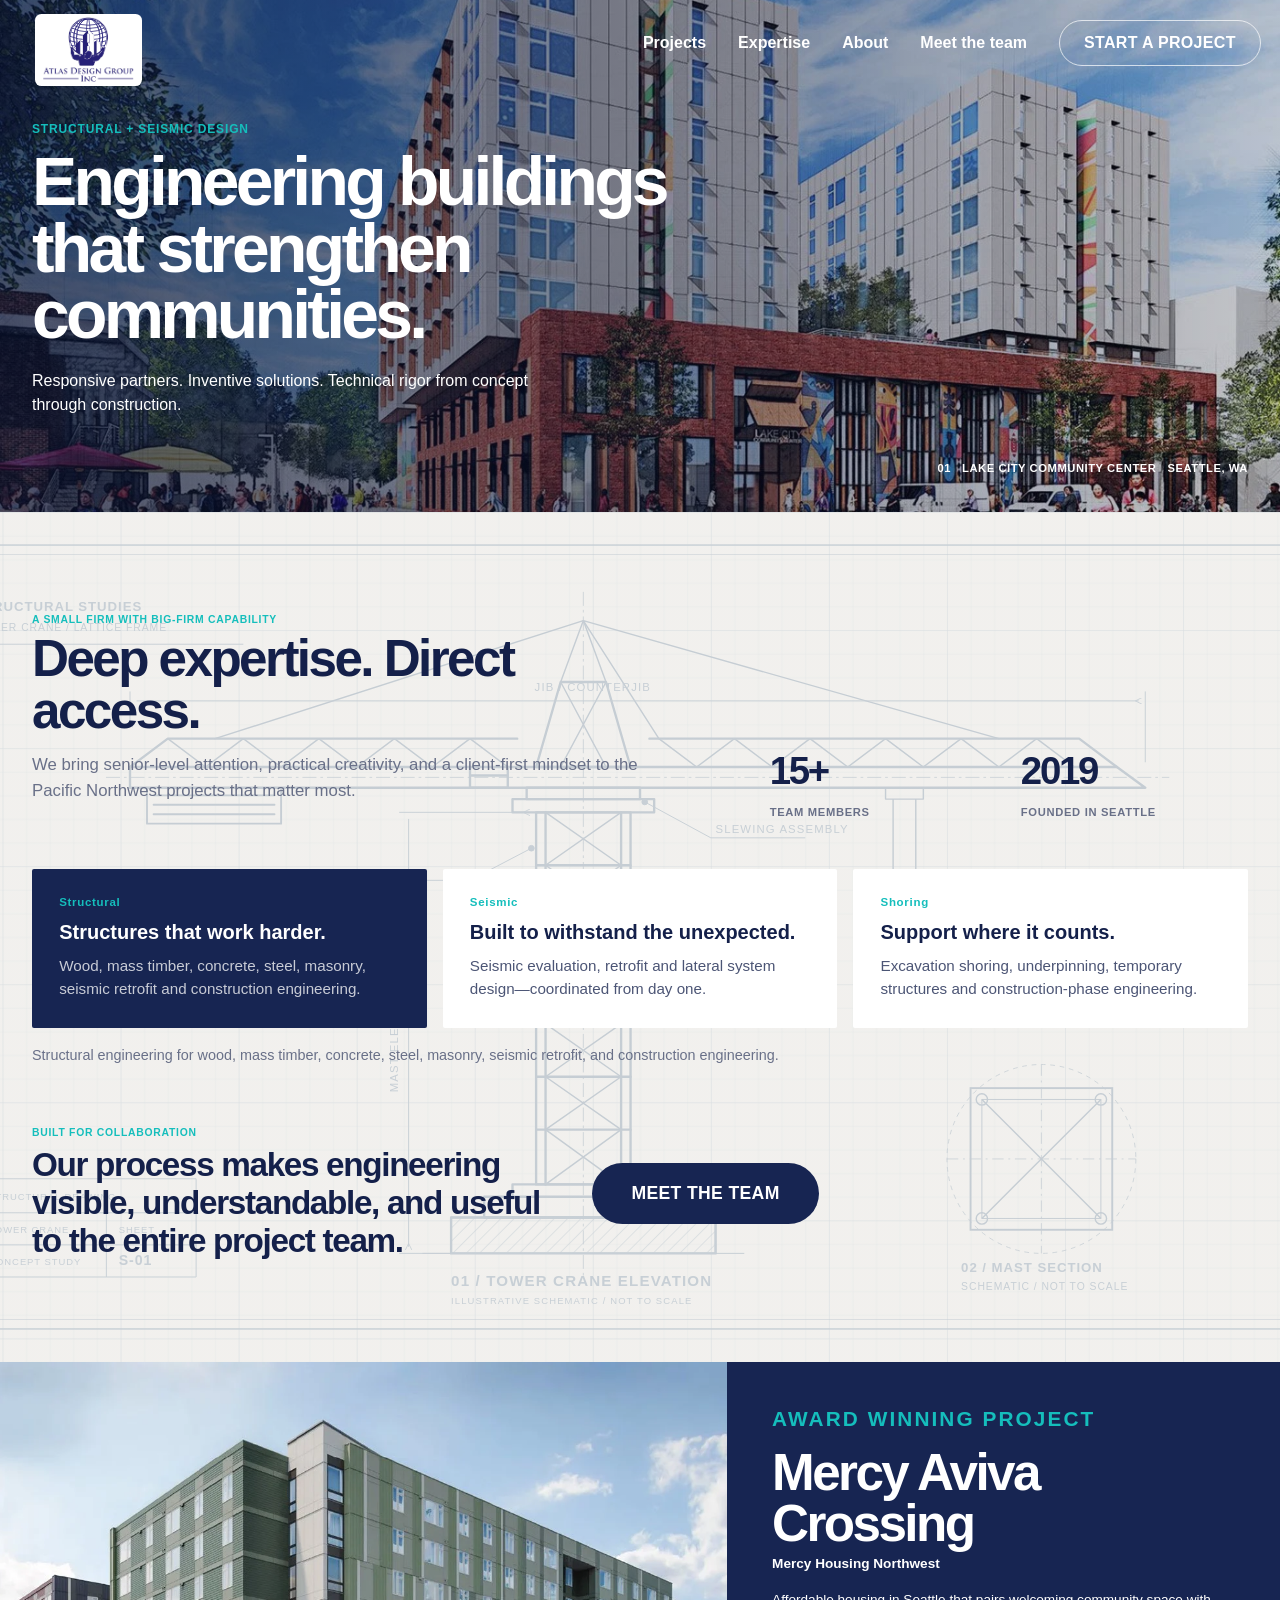
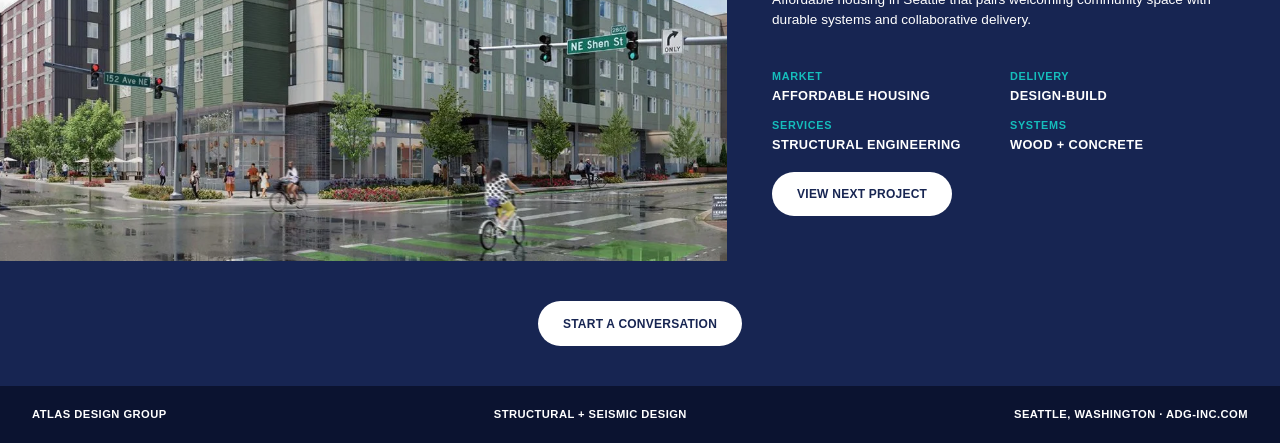
==== commit d5e5cb9f: "animated logo added" ====
--- a/index.html
+++ b/index.html
@@ -5,6 +5,7 @@
   <meta name="viewport" content="width=device-width, initial-scale=1">
   <meta name="description" content="Atlas Design Group structural engineering and seismic design.">
   <title>Atlas Design Group | Structural + Seismic Design</title>
+  <link rel="stylesheet" href="adg-website-assets/logo-animation.css">
   <style>
     :root { --navy:#172552; --navy-dark:#0b1330; --cream:#f4f1ea; --teal:#15bebc; --ink:#14204a; --muted:#697088; --white:#fff; --line:#dfe1e7; --max:1380px; }
     * { box-sizing:border-box; }
@@ -17,7 +18,9 @@
     .site-header { position:absolute; z-index:10; top:0; left:0; width:100%; color:#fff; }
     .nav-shell { display:flex; align-items:center; justify-content:space-between; max-width:none; min-height:5.4rem; margin:0; padding:0 1.2rem; }
     .logo { display:flex; align-items:center; gap:.65rem; margin:.8rem 0 0 1rem; color:inherit; font-size:.8rem; font-weight:700; letter-spacing:.03em; text-decoration:none; text-transform:uppercase; }
-    .logo img { display:block; width:auto; height:4.5rem; padding:.2rem .5rem; border-radius:.4rem; background:#fff; object-fit:contain; }
+    .logo-art { padding:.2rem .5rem; border-radius:.4rem; background:#fff; }
+    .logo img { display:block; width:auto; height:4.1rem; object-fit:contain; }
+    .logo-art .logo-globe { inset:.2rem .5rem; width:calc(100% - 1rem); height:calc(100% - .4rem); }
     .nav-list { display:flex; align-items:center; gap:2rem; margin:0; padding:0; list-style:none; font-size:1rem; font-weight:700; }
     .nav-list a { color:inherit; text-decoration:none; }
     .nav-list .button { font-size:inherit; }
@@ -26,7 +29,9 @@
     .button:hover, .button:focus-visible { color:#fff; background:var(--teal); outline:none; transform:translateY(-2px); }
     .button--outline { color:#fff; border-color:rgb(255 255 255 / 70%); background:transparent; }
     .button--dark { color:#fff; background:var(--navy); }
-    .menu-toggle { display:none; border:0; color:#fff; background:transparent; font-size:1.5rem; cursor:pointer; }
+    .menu-toggle { display:none; min-height:2.75rem; padding:.6rem 1.1rem; border:1px solid #fff; border-radius:99px; color:#fff; background:var(--navy); font-size:.95rem; font-weight:700; letter-spacing:.04em; text-transform:uppercase; cursor:pointer; }
+    .menu-toggle:hover { border-color:var(--teal); }
+    .menu-toggle:focus-visible { outline:2px solid var(--teal); outline-offset:3px; }
     .hero { position:relative; display:grid; min-height:32rem; place-items:end start; color:#fff; background:linear-gradient(90deg, rgb(8 17 48 / 72%), rgb(8 17 48 / 23%)), url("adg-website-assets/hero-lake-city.png") center / cover; }
     .hero-inner { width:min(var(--max), 100%); padding:7rem 2rem 3.5rem; margin:auto; }
     .eyebrow { margin:0 0 .8rem; color:var(--teal); font-size:.75rem; font-weight:700; letter-spacing:.07em; text-transform:uppercase; }
@@ -91,7 +96,7 @@
   <a class="skip-link" href="#main">Skip to content</a>
   <header class="site-header">
     <div class="nav-shell">
-      <a class="logo" href="#home" aria-label="Atlas Design Group home"><img src="adg-website-assets/AtlasLogo.png" alt="Atlas Design Group"></a>
+      <a class="logo" href="#home" aria-label="Atlas Design Group home"><span class="logo-art"><img class="logo-original" src="adg-website-assets/AtlasLogo.png" alt="Atlas Design Group"><img class="logo-globe" src="adg-website-assets/logo-globe.svg" alt="" aria-hidden="true"></span></a>
       <button class="menu-toggle" type="button" aria-expanded="false" aria-controls="primary-navigation">Menu</button>
       <nav id="primary-navigation" class="nav-list" aria-label="Primary navigation">
         <a href="ADG_Projects.html">Projects</a><a href="ADG_Expertise.html">Expertise</a><a href="ADG_About.html">About</a><a href="ADG_Team.html">Meet the team</a><a class="button button--outline" href="mailto:chris.padin@adg-inc.com">Start a project</a>
--- a/adg-website-assets/logo-animation.css
+++ b/adg-website-assets/logo-animation.css
@@ -0,0 +1,7 @@
+.logo-art { position:relative; display:inline-block; line-height:0; }
+.logo-art .logo-original { -webkit-mask:url("logo-globe-mask.svg") center / 100% 100% no-repeat; mask:url("logo-globe-mask.svg") center / 100% 100% no-repeat; }
+.logo-art .logo-globe { position:absolute; inset:0; width:100%; height:100%; pointer-events:none; }
+@media (prefers-reduced-motion:reduce) {
+  .logo-art .logo-original { -webkit-mask:none; mask:none; }
+  .logo-art .logo-globe { display:none; }
+}
